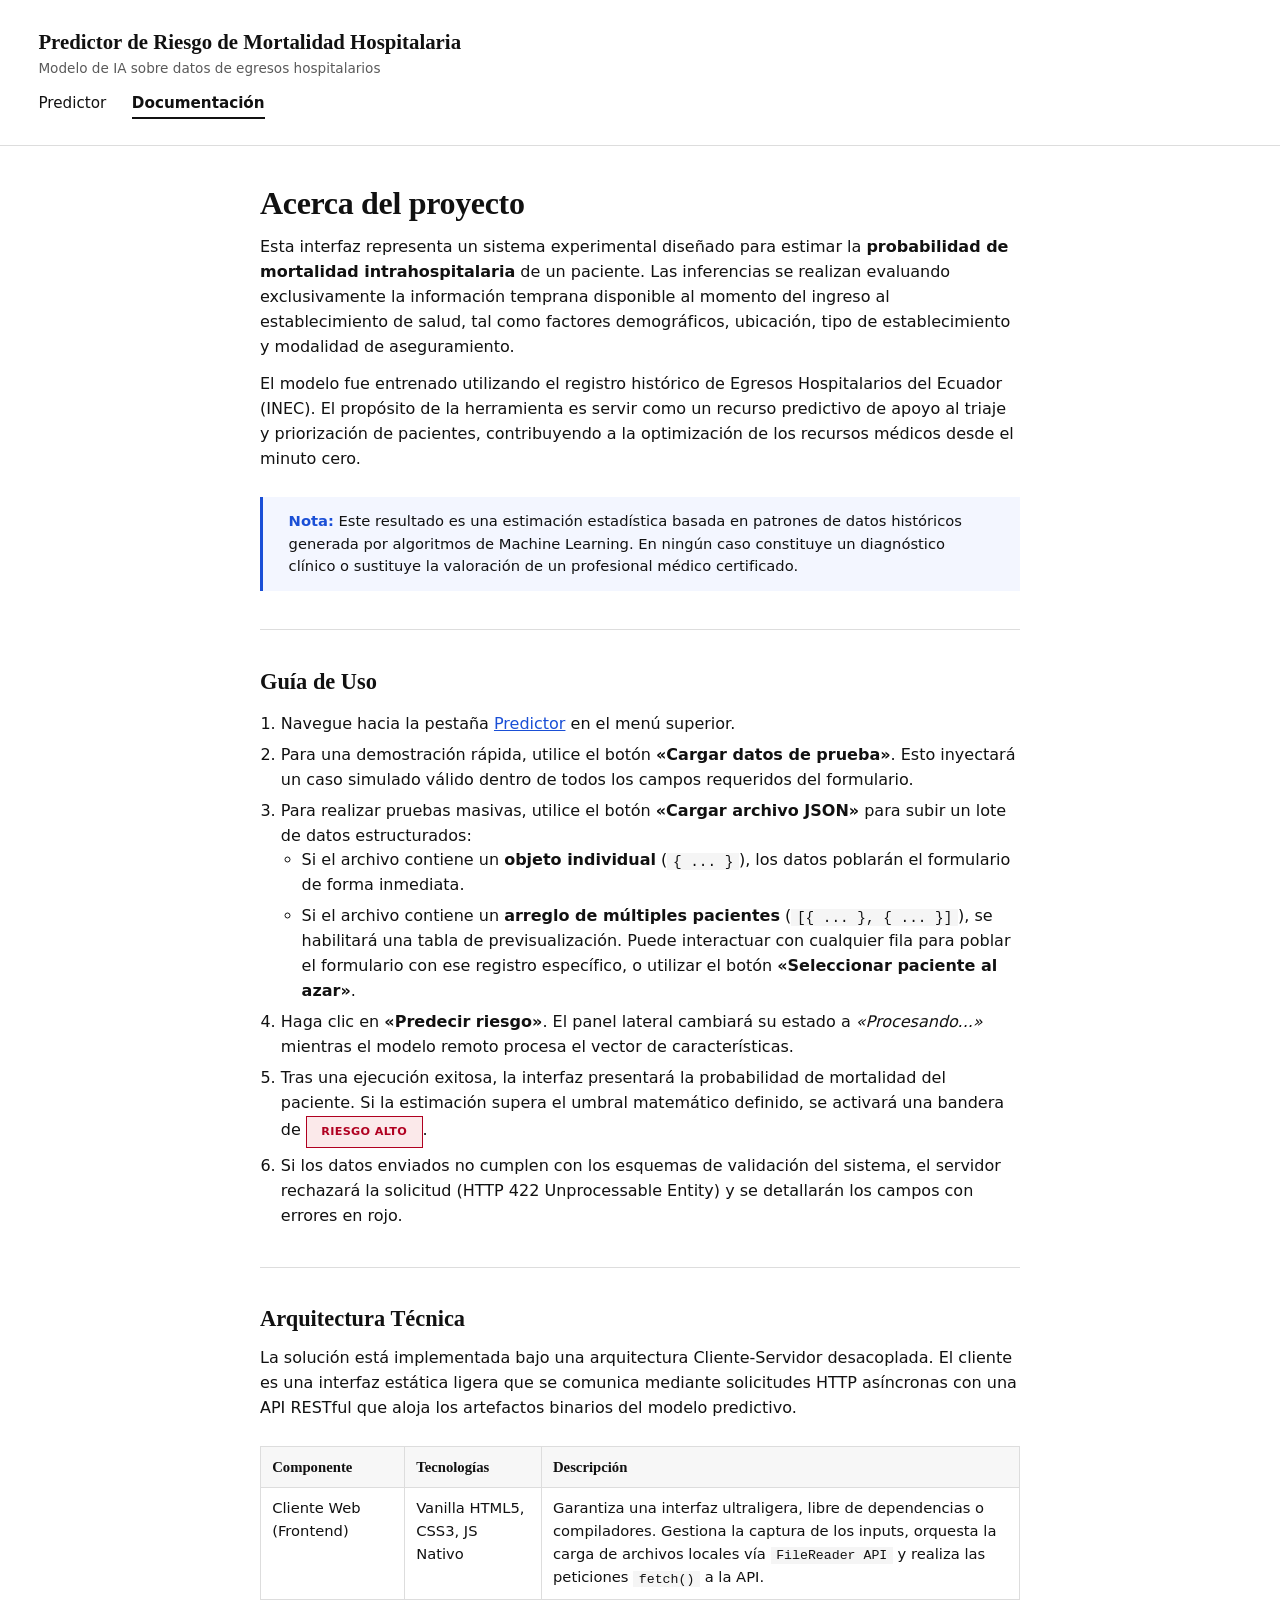
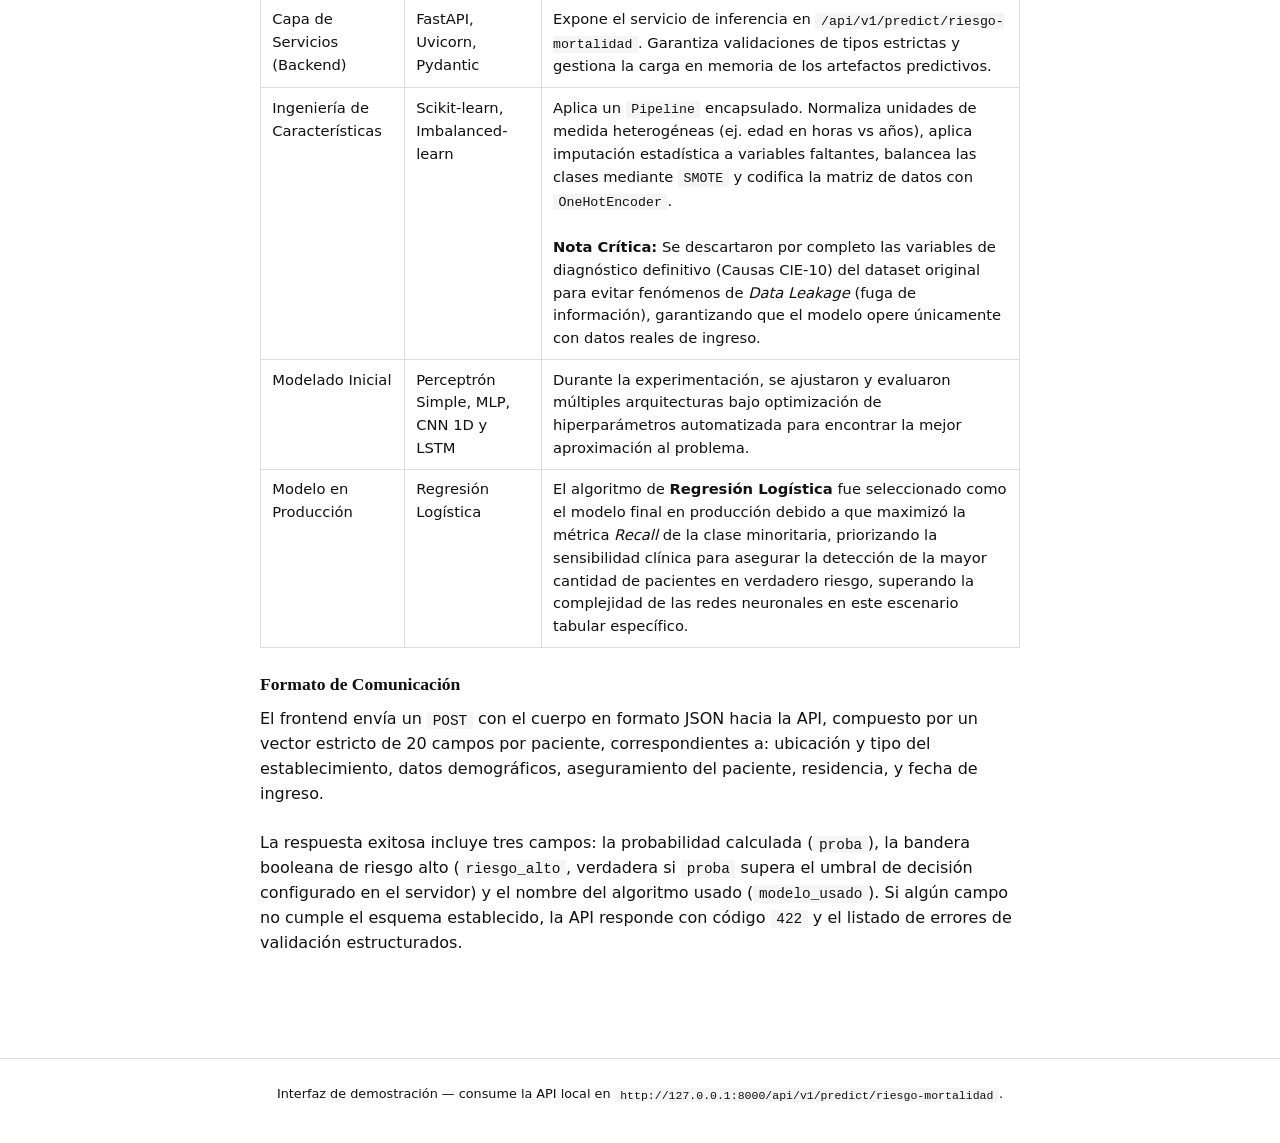
==== frontend/about.html @ def33767 "feat: add frontend for hospital mortality risk predictor - Implemented app.js for handling form logi" ====
<!DOCTYPE html>
<html lang="es">
<head>
<meta charset="UTF-8">
<meta name="viewport" content="width=device-width, initial-scale=1.0">
<title>Documentación — Predictor de Riesgo de Mortalidad Hospitalaria</title>
<link rel="stylesheet" href="style.css">
</head>
<body>

  <!-- ============================== ENCABEZADO / NAV ============================== -->
  <header class="site-header">
    <div class="brand">
      <p class="brand-title">
        Predictor de Riesgo de Mortalidad Hospitalaria
        <span>Modelo de IA sobre datos de egresos hospitalarios</span>
      </p>
    </div>
    <nav class="main-nav">
      <a href="index.html">Predictor</a>
      <a href="about.html" aria-current="page">Documentación</a>
    </nav>
  </header>

  <main>
    <article class="doc-content">

      <h1>Acerca del proyecto</h1>
      <p>
        Esta interfaz representa un sistema experimental diseñado para estimar la
        <strong>probabilidad de mortalidad intrahospitalaria</strong> de un paciente. 
        Las inferencias se realizan evaluando exclusivamente la información temprana disponible al momento 
        del ingreso al establecimiento de salud, tal como factores demográficos, ubicación, tipo de 
        establecimiento y modalidad de aseguramiento. 
      </p>
      <p>
        El modelo fue entrenado utilizando el registro histórico de Egresos Hospitalarios del Ecuador (INEC). 
        El propósito de la herramienta es servir como un recurso predictivo de apoyo al triaje y priorización 
        de pacientes, contribuyendo a la optimización de los recursos médicos desde el minuto cero.
      </p>

      <div class="callout">
        <strong>Nota:</strong> Este resultado es una estimación estadística basada en patrones de datos 
        históricos generada por algoritmos de Machine Learning. En ningún caso constituye un 
        diagnóstico clínico o sustituye la valoración de un profesional médico certificado.
      </div>

      <hr>

      <h2>Guía de Uso</h2>
      <ol>
        <li>
          Navegue hacia la pestaña <a href="index.html">Predictor</a> en el menú superior.
        </li>
        <li>
          Para una demostración rápida, utilice el botón <strong>«Cargar datos de prueba»</strong>. Esto 
          inyectará un caso simulado válido dentro de todos los campos requeridos del formulario.
        </li>
        <li>
          Para realizar pruebas masivas, utilice el botón <strong>«Cargar archivo JSON»</strong>
          para subir un lote de datos estructurados:
          <ul>
            <li>
              Si el archivo contiene un <strong>objeto individual</strong>
              (<code>{ ... }</code>), los datos poblarán el formulario de forma inmediata.
            </li>
            <li>
              Si el archivo contiene un <strong>arreglo de múltiples pacientes</strong>
              (<code>[{ ... }, { ... }]</code>), se habilitará una tabla de previsualización. 
              Puede interactuar con cualquier fila para poblar el formulario con ese registro específico, o 
              utilizar el botón <strong>«Seleccionar paciente al azar»</strong>.
            </li>
          </ul>
        </li>
        <li>
          Haga clic en <strong>«Predecir riesgo»</strong>. El panel lateral cambiará su estado a 
          <em>«Procesando...»</em> mientras el modelo remoto procesa el vector de características.
        </li>
        <li>
          Tras una ejecución exitosa, la interfaz presentará la probabilidad de mortalidad del paciente. 
          Si la estimación supera el umbral matemático definido, se activará una bandera de 
          <span class="risk-badge riesgo-alto" style="font-size:0.7rem;">Riesgo alto</span>.
        </li>
        <li>
          Si los datos enviados no cumplen con los esquemas de validación del sistema, el servidor 
          rechazará la solicitud (HTTP 422 Unprocessable Entity) y se detallarán los campos con errores en rojo.
        </li>
      </ol>

      <hr>

      <h2>Arquitectura Técnica</h2>
      <p>
        La solución está implementada bajo una arquitectura Cliente-Servidor desacoplada. El cliente 
        es una interfaz estática ligera que se comunica mediante solicitudes HTTP asíncronas con una API 
        RESTful que aloja los artefactos binarios del modelo predictivo.
      </p>

      <table class="tech-table">
        <thead>
          <tr>
            <th>Componente</th>
            <th>Tecnologías</th>
            <th>Descripción</th>
          </tr>
        </thead>
        <tbody>
          <tr>
            <td>Cliente Web (Frontend)</td>
            <td>Vanilla HTML5, CSS3, JS Nativo</td>
            <td>Garantiza una interfaz ultraligera, libre de dependencias o compiladores. 
            Gestiona la captura de los inputs, orquesta la carga de archivos locales vía <code>FileReader API</code> y realiza 
            las peticiones <code>fetch()</code> a la API.</td>
          </tr>
          <tr>
            <td>Capa de Servicios (Backend)</td>
            <td>FastAPI, Uvicorn, Pydantic</td>
            <td>Expone el servicio de inferencia en <code>/api/v1/predict/riesgo-mortalidad</code>. 
            Garantiza validaciones de tipos estrictas y gestiona la carga en memoria de los artefactos predictivos.</td>
          </tr>
          <tr>
            <td>Ingeniería de Características</td>
            <td>Scikit-learn, Imbalanced-learn</td>
            <td>Aplica un <code>Pipeline</code> encapsulado. Normaliza unidades de medida heterogéneas (ej. edad en horas vs años), aplica imputación estadística a variables faltantes, balancea las clases mediante <code>SMOTE</code> y codifica la matriz de datos con <code>OneHotEncoder</code>.
            <br><br>
            <strong>Nota Crítica:</strong> Se descartaron por completo las variables de diagnóstico definitivo (Causas CIE-10) del dataset original para evitar fenómenos de <em>Data Leakage</em> (fuga de información), garantizando que el modelo opere únicamente con datos reales de ingreso.</td>
          </tr>
          <tr>
            <td>Modelado Inicial</td>
            <td>Perceptrón Simple, MLP, CNN 1D y LSTM</td>
            <td>Durante la experimentación, se ajustaron y evaluaron múltiples arquitecturas bajo optimización de hiperparámetros automatizada para encontrar la mejor aproximación al problema.</td>
          </tr>
          <tr>
            <td>Modelo en Producción</td>
            <td>Regresión Logística</td>
            <td>El algoritmo de <strong>Regresión Logística</strong> fue seleccionado como el modelo final en producción debido a que maximizó la métrica <em>Recall</em> de la clase minoritaria, 
            priorizando la sensibilidad clínica para asegurar la detección de la mayor cantidad de pacientes en verdadero riesgo, superando la complejidad de las redes neuronales en este escenario tabular específico.</td>
          </tr>
        </tbody>
      </table>

      <h3>Formato de Comunicación</h3>
      <p>
        El frontend envía un <code>POST</code> con el cuerpo en formato JSON
        hacia la API, compuesto por un vector estricto de 20 campos por paciente, correspondientes a: 
        ubicación y tipo del establecimiento, datos demográficos, aseguramiento del paciente,
        residencia, y fecha de ingreso. 
        <br><br>
        La respuesta exitosa incluye tres campos: la probabilidad calculada (<code>proba</code>), la bandera booleana de riesgo alto
        (<code>riesgo_alto</code>, verdadera si <code>proba</code> supera el
        umbral de decisión configurado en el servidor) y el nombre del algoritmo
        usado (<code>modelo_usado</code>). Si algún campo no cumple el esquema establecido, 
        la API responde con código <code>422</code> y el listado de errores de validación estructurados.
      </p>

    </article>
  </main>

  <footer class="site-footer">
    <p>Interfaz de demostración — consume la API local en
      <code>http://127.0.0.1:8000/api/v1/predict/riesgo-mortalidad</code>.
    </p>
  </footer>

</body>
</html>
---- frontend/style.css ----
/* ==========================================================================
   style.css
   Hoja de estilos compartida — Predictor de Riesgo de Mortalidad Hospitalaria
   Estilo: documentación académica, minimalista. 
   ========================================================================== */

:root {
  --color-bg: #ffffff;
  --color-text: #111111;
  --color-text-muted: #5a5a5a;
  --color-border: #dddddd;
  --color-border-strong: #111111;
  --color-rojo: #b00020;
  --color-rojo-bg: #fbe9ea;
  --color-verde: #146b2e;
  --color-verde-bg: #e9f5ec;
  --color-azul: #1a4fd6;
  --color-azul-bg: #f3f6ff;

  --font-heading: Georgia, "Times New Roman", Times, serif;
  --font-body: system-ui, -apple-system, Helvetica, Arial, sans-serif;
  --font-mono: "Courier New", Courier, monospace;

  --space-xs: 0.4rem;
  --space-sm: 0.8rem;
  --space-md: 1.6rem;
  --space-lg: 2.4rem;
  --space-xl: 3.2rem;
}

* { box-sizing: border-box; }
html { scroll-behavior: smooth; -webkit-text-size-adjust: 100%; }

body {
  margin: 0;
  background-color: var(--color-bg);
  color: var(--color-text);
  font-family: var(--font-body);
  font-size: 16px;
  line-height: 1.55;
}

h1, h2, h3, h4 {
  font-family: var(--font-heading);
  font-weight: 700;
  line-height: 1.2;
  margin: 0 0 var(--space-sm) 0;
  color: var(--color-text);
}

h1 { font-size: 2rem; letter-spacing: -0.01em; }
h2 { font-size: 1.4rem; margin-top: var(--space-lg); }
h3 { font-size: 1.1rem; margin-top: var(--space-md); }
p { margin: 0 0 var(--space-sm) 0; color: var(--color-text); }
small, .muted { color: var(--color-text-muted); font-size: 0.85rem; }

a { color: var(--color-azul); text-decoration: underline; }
a:hover, a:focus { text-decoration: none; }
code { font-family: var(--font-mono); background: #f5f5f5; padding: 0.05rem 0.35rem; font-size: 0.9em; }

hr { border: none; border-top: 1px solid var(--color-border); margin: var(--space-lg) 0; }
.hidden { display: none !important; }

/* --------------------------------------------------------------------------
   Layout general del sitio
   -------------------------------------------------------------------------- */
.site-header { border-bottom: 1px solid var(--color-border); padding: var(--space-md) var(--space-lg); }
.site-header .brand { display: flex; align-items: baseline; justify-content: space-between; flex-wrap: wrap; gap: var(--space-sm); }
.brand-title { font-family: var(--font-heading); font-size: 1.3rem; font-weight: 700; margin: 0; }
.brand-title span { font-family: var(--font-body); font-weight: 400; font-size: 0.85rem; color: var(--color-text-muted); display: block; }

.main-nav { display: flex; gap: var(--space-md); margin-top: var(--space-sm); }
.main-nav a { text-decoration: none; color: var(--color-text); font-family: var(--font-body); font-size: 0.95rem; padding-bottom: 2px; border-bottom: 2px solid transparent; }
.main-nav a:hover, .main-nav a:focus { border-bottom-color: var(--color-text); }
.main-nav a[aria-current="page"] { font-weight: 700; border-bottom-color: var(--color-text); }

main { max-width: 1200px; margin: 0 auto; padding: var(--space-lg); }
.site-footer { border-top: 1px solid var(--color-border); padding: var(--space-md) var(--space-lg); margin-top: var(--space-xl); font-size: 0.8rem; color: var(--color-text-muted); text-align: center; }

/* --------------------------------------------------------------------------
   Layout del Predictor: Columna única apilada (Formulario arriba, Resultados abajo)
   -------------------------------------------------------------------------- */
.predictor-grid {
  display: flex;
  flex-direction: column;
  gap: var(--space-xl);
  max-width: 800px;
  margin: 0 auto;
}

.panel { padding: 0; }
.predictor-grid .panel + .panel {
  border-top: 2px dashed var(--color-border);
  padding-top: var(--space-lg);
}

.panel-header { display: flex; align-items: center; justify-content: space-between; gap: var(--space-sm); border-bottom: 1px solid var(--color-border); padding-bottom: var(--space-sm); margin-bottom: var(--space-md); flex-wrap: wrap; }
.panel-header h2 { margin: 0; margin-top: 0; font-size: 1.1rem; }

/* --------------------------------------------------------------------------
   Carga de archivo JSON y tabla de pacientes
   -------------------------------------------------------------------------- */
.header-actions { display: flex; gap: var(--space-sm); flex-wrap: wrap; align-items: center; }

.visually-hidden-file { position: absolute; width: 1px; height: 1px; padding: 0; margin: -1px; overflow: hidden; clip: rect(0, 0, 0, 0); white-space: nowrap; border: 0; }
.btn-file-label { display: inline-block; font-size: 0.9rem; }
.btn-file-label:hover, .visually-hidden-file:focus-visible + .btn-file-label { background-color: var(--color-text); color: var(--color-bg); }

.json-table-section { border-top: 1px solid var(--color-border); padding-top: var(--space-md); margin: var(--space-md) 0; }
.table-header { display: flex; align-items: center; justify-content: space-between; gap: var(--space-sm); flex-wrap: wrap; margin-bottom: var(--space-sm); }
.table-header h3 { margin: 0; margin-top: 0; font-size: 1rem; }

/* SCROLL INTERNO PARA LA TABLA */
.table-scroll {
  max-height: 250px; 
  overflow-y: auto;
  overflow-x: auto;
  border: 1px solid var(--color-border);
  position: relative;
}

.data-table { width: 100%; border-collapse: collapse; font-size: 0.85rem; font-family: var(--font-mono); }
.data-table th, .data-table td { border: 1px solid var(--color-border); padding: 0.4rem 0.6rem; text-align: left; white-space: nowrap; }

/* ENCABEZADOS FIJOS (Sticky) */
.data-table th {
  position: sticky;
  top: 0;
  z-index: 10;
  font-family: var(--font-body);
  font-weight: 700;
  background-color: #f7f7f7;
  text-transform: uppercase;
  font-size: 0.72rem;
  letter-spacing: 0.02em;
  box-shadow: 0 1px 0 var(--color-border); /* Mantiene el borde inferior al hacer scroll */
}

.data-table tbody tr { cursor: pointer; }
.data-table tbody tr:hover { background-color: var(--color-azul-bg); }
.data-table tbody tr.selected-row { background-color: var(--color-verde-bg); }

.random-hint { border-left: 3px solid var(--color-azul); color: var(--color-azul); padding: var(--space-xs) var(--space-sm); font-size: 0.85rem; margin: 0 0 var(--space-md) 0; }

/* --------------------------------------------------------------------------
   Formulario
   -------------------------------------------------------------------------- */
.form-grid { display: grid; grid-template-columns: repeat(2, 1fr); gap: var(--space-sm) var(--space-md); }
@media (max-width: 520px) { .form-grid { grid-template-columns: 1fr; } }
.field { display: flex; flex-direction: column; gap: 0.25rem; }
.field.full-width { grid-column: 1 / -1; }
.field label { font-size: 0.82rem; font-weight: 700; text-transform: uppercase; letter-spacing: 0.02em; }
.field .hint { font-size: 0.75rem; color: var(--color-azul); }
input, select { font-family: var(--font-body); font-size: 0.95rem; padding: 0.5rem 0.55rem; border: 1px solid var(--color-border); background-color: var(--color-bg); color: var(--color-text); border-radius: 0; appearance: auto; }
input:focus, select:focus { outline: 2px solid var(--color-azul); outline-offset: 1px; border-color: var(--color-azul); }
input[type="number"] { font-family: var(--font-mono); }

/* --------------------------------------------------------------------------
   Botones
   -------------------------------------------------------------------------- */
button { font-family: var(--font-body); font-size: 0.9rem; font-weight: 700; padding: 0.6rem 1.05rem; border: 1px solid var(--color-border-strong); background-color: var(--color-bg); color: var(--color-text); cursor: pointer; border-radius: 0; transition: background-color 0.1s ease, color 0.1s ease; }
button:hover, button:focus-visible { background-color: var(--color-text); color: var(--color-bg); }
button:active { transform: translateY(1px); }
button.btn-secondary { border-style: dashed; font-weight: 400; }
button.btn-primary { background-color: var(--color-text); color: var(--color-bg); }
button.btn-primary:hover, button.btn-primary:focus-visible { background-color: var(--color-bg); color: var(--color-text); border-color: var(--color-border-strong); }
button:disabled { opacity: 0.5; cursor: not-allowed; }

.form-actions { display: flex; gap: var(--space-sm); margin-top: var(--space-md); border-top: 1px solid var(--color-border); padding-top: var(--space-md); flex-wrap: wrap; }

/* --------------------------------------------------------------------------
   Panel de resultados (Estilo Dashboard Centrado)
   -------------------------------------------------------------------------- */
.status-line { font-family: var(--font-mono); font-size: 0.85rem; padding: var(--space-sm) 0; margin-bottom: var(--space-md); }
.status-line[data-state="idle"] { color: var(--color-text-muted); }
.status-line[data-state="loading"] { color: var(--color-text); font-style: italic; }
.status-line[data-state="error"] { color: var(--color-rojo); border-left: 3px solid var(--color-rojo); padding-left: var(--space-sm); }
.status-line[data-state="success"] { color: var(--color-verde); border-left: 3px solid var(--color-verde); padding-left: var(--space-sm); }

.result-card {
  padding: var(--space-lg);
  background-color: #fcfcfc;
  border: 1px solid var(--color-border);
  text-align: center; /* Centramos el texto para darle estilo de Widget */
}

.result-proba { font-family: var(--font-mono); font-size: 3.2rem; font-weight: 700; line-height: 1; margin: var(--space-sm) 0 var(--space-md) 0; }
.risk-badge { display: inline-block; font-family: var(--font-body); font-weight: 700; font-size: 1rem; text-transform: uppercase; letter-spacing: 0.03em; padding: 0.4rem 0.9rem; border: 1px solid currentColor; }
.risk-badge.riesgo-alto { color: var(--color-rojo); background-color: var(--color-rojo-bg); }
.risk-badge.riesgo-bajo { color: var(--color-verde); background-color: var(--color-verde-bg); }

.result-meta {
  margin-top: var(--space-lg);
  padding-top: var(--space-md);
  border-top: 1px solid var(--color-border);
  font-size: 0.9rem;
  display: flex;
  flex-direction: column;
  align-items: center;
}

.result-meta dt { font-weight: 700; color: var(--color-text-muted); text-transform: uppercase; font-size: 0.75rem; letter-spacing: 0.03em; }
.result-meta dd { margin: 0 0 var(--space-sm) 0; font-family: var(--font-mono); }

.error-box { border-left: 3px solid var(--color-rojo); color: var(--color-rojo); padding: var(--space-xs) var(--space-md); font-size: 0.88rem; margin-top: var(--space-md); }
.error-box h3 { margin-top: 0; color: var(--color-rojo); font-size: 0.95rem; }
.error-box ul { margin: 0.4rem 0 0 1.1rem; padding: 0; font-family: var(--font-mono); font-size: 0.8rem; }

/* --------------------------------------------------------------------------
   Página "Acerca de"
   -------------------------------------------------------------------------- */
.doc-content { max-width: 760px; margin: 0 auto; }
.doc-content ul, .doc-content ol { padding-left: 1.3rem; }
.doc-content li { margin-bottom: 0.4rem; }
.tech-table { width: 100%; border-collapse: collapse; margin: var(--space-md) 0; font-size: 0.92rem; }
.tech-table th, .tech-table td { border: 1px solid var(--color-border); padding: 0.55rem 0.7rem; text-align: left; vertical-align: top; }
.tech-table th { background-color: #f7f7f7; font-family: var(--font-heading); }
.callout { border-left: 3px solid var(--color-azul); background-color: var(--color-azul-bg); padding: var(--space-sm) var(--space-md); margin: var(--space-md) 0; font-size: 0.92rem; }
.callout strong { color: var(--color-azul); }
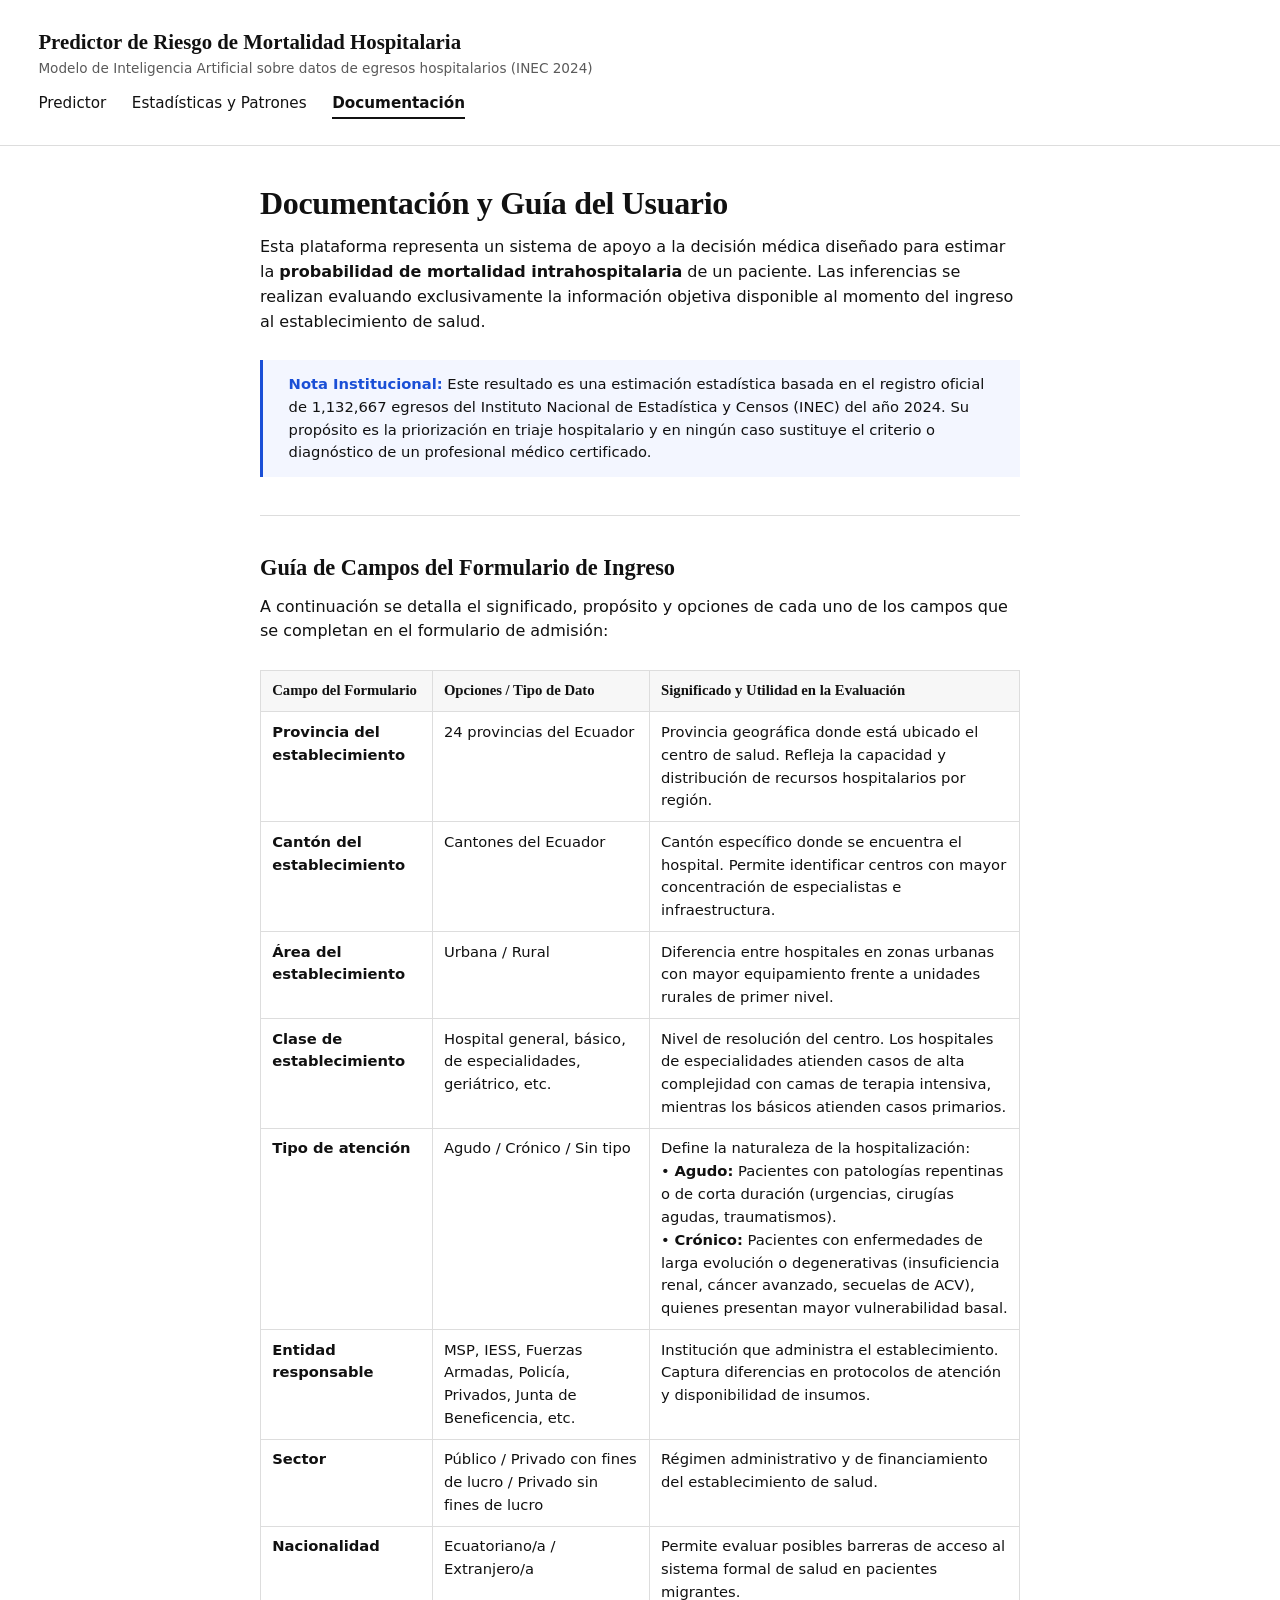
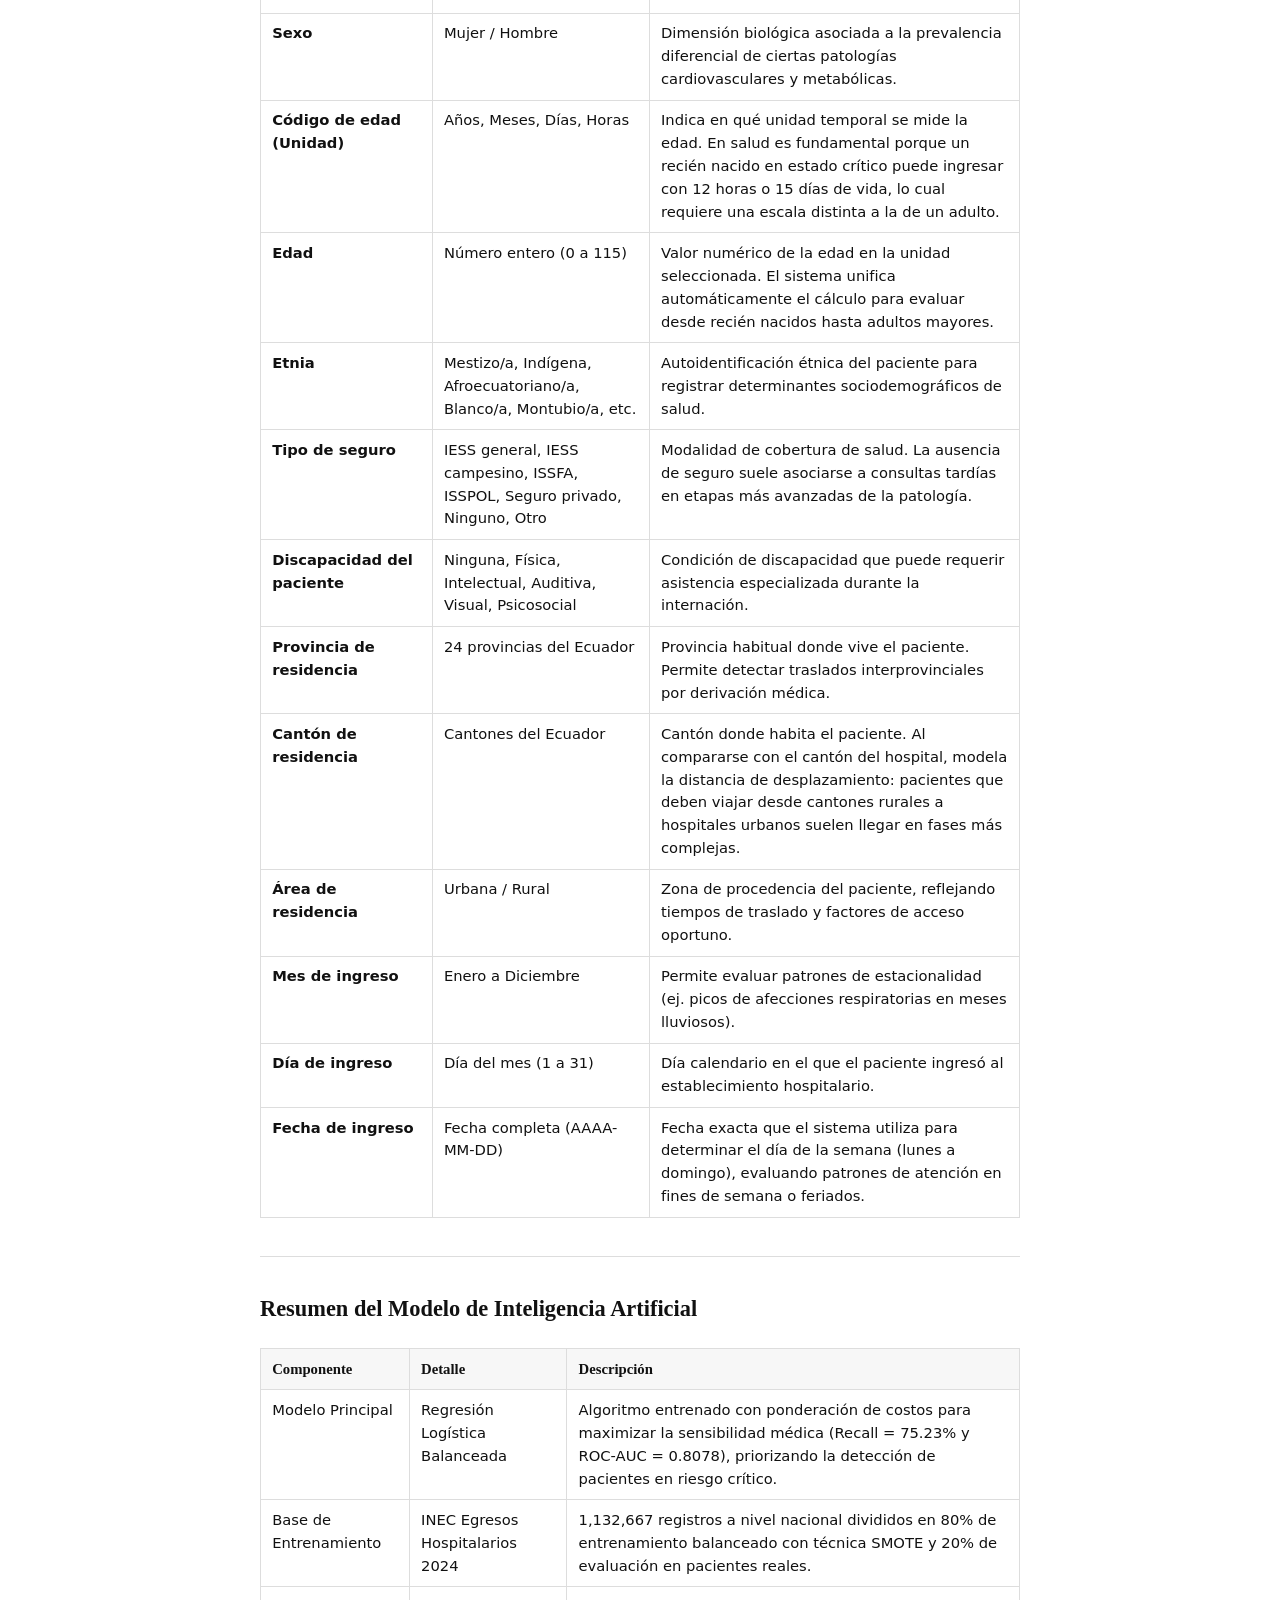
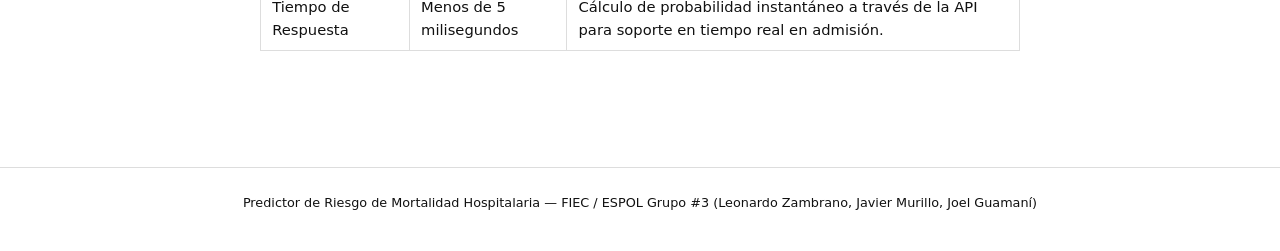
==== commit a3d78fba: "Cambios en la interfaz" ====
--- a/frontend/about.html
+++ b/frontend/about.html
@@ -1,10 +1,10 @@
 <!DOCTYPE html>
 <html lang="es">
 <head>
-<meta charset="UTF-8">
-<meta name="viewport" content="width=device-width, initial-scale=1.0">
-<title>Documentación — Predictor de Riesgo de Mortalidad Hospitalaria</title>
-<link rel="stylesheet" href="style.css">
+  <meta charset="UTF-8">
+  <meta name="viewport" content="width=device-width, initial-scale=1.0">
+  <title>Documentación — Predictor de Riesgo de Mortalidad Hospitalaria</title>
+  <link rel="stylesheet" href="style.css">
 </head>
 <body>
 
@@ -13,11 +13,12 @@
     <div class="brand">
       <p class="brand-title">
         Predictor de Riesgo de Mortalidad Hospitalaria
-        <span>Modelo de IA sobre datos de egresos hospitalarios</span>
+        <span>Modelo de Inteligencia Artificial sobre datos de egresos hospitalarios (INEC 2024)</span>
       </p>
     </div>
     <nav class="main-nav">
       <a href="index.html">Predictor</a>
+      <a href="stats.html">Estadísticas y Patrones</a>
       <a href="about.html" aria-current="page">Documentación</a>
     </nav>
   </header>
@@ -25,141 +26,182 @@
   <main>
     <article class="doc-content">
 
-      <h1>Acerca del proyecto</h1>
+      <h1>Documentación y Guía del Usuario</h1>
       <p>
-        Esta interfaz representa un sistema experimental diseñado para estimar la
+        Esta plataforma representa un sistema de apoyo a la decisión médica diseñado para estimar la
         <strong>probabilidad de mortalidad intrahospitalaria</strong> de un paciente. 
-        Las inferencias se realizan evaluando exclusivamente la información temprana disponible al momento 
-        del ingreso al establecimiento de salud, tal como factores demográficos, ubicación, tipo de 
-        establecimiento y modalidad de aseguramiento. 
+        Las inferencias se realizan evaluando exclusivamente la información objetiva disponible al momento 
+        del ingreso al establecimiento de salud.
       </p>
+
+      <div class="callout">
+        <strong>Nota Institucional:</strong> Este resultado es una estimación estadística basada en el registro oficial de 
+        1,132,667 egresos del Instituto Nacional de Estadística y Censos (INEC) del año 2024. Su propósito es la priorización 
+        en triaje hospitalario y en ningún caso sustituye el criterio o diagnóstico de un profesional médico certificado.
+      </div>
+
+      <hr>
+
+      <h2>Guía de Campos del Formulario de Ingreso</h2>
       <p>
-        El modelo fue entrenado utilizando el registro histórico de Egresos Hospitalarios del Ecuador (INEC). 
-        El propósito de la herramienta es servir como un recurso predictivo de apoyo al triaje y priorización 
-        de pacientes, contribuyendo a la optimización de los recursos médicos desde el minuto cero.
-      </p>
-
-      <div class="callout">
-        <strong>Nota:</strong> Este resultado es una estimación estadística basada en patrones de datos 
-        históricos generada por algoritmos de Machine Learning. En ningún caso constituye un 
-        diagnóstico clínico o sustituye la valoración de un profesional médico certificado.
-      </div>
-
-      <hr>
-
-      <h2>Guía de Uso</h2>
-      <ol>
-        <li>
-          Navegue hacia la pestaña <a href="index.html">Predictor</a> en el menú superior.
-        </li>
-        <li>
-          Para una demostración rápida, utilice el botón <strong>«Cargar datos de prueba»</strong>. Esto 
-          inyectará un caso simulado válido dentro de todos los campos requeridos del formulario.
-        </li>
-        <li>
-          Para realizar pruebas masivas, utilice el botón <strong>«Cargar archivo JSON»</strong>
-          para subir un lote de datos estructurados:
-          <ul>
-            <li>
-              Si el archivo contiene un <strong>objeto individual</strong>
-              (<code>{ ... }</code>), los datos poblarán el formulario de forma inmediata.
-            </li>
-            <li>
-              Si el archivo contiene un <strong>arreglo de múltiples pacientes</strong>
-              (<code>[{ ... }, { ... }]</code>), se habilitará una tabla de previsualización. 
-              Puede interactuar con cualquier fila para poblar el formulario con ese registro específico, o 
-              utilizar el botón <strong>«Seleccionar paciente al azar»</strong>.
-            </li>
-          </ul>
-        </li>
-        <li>
-          Haga clic en <strong>«Predecir riesgo»</strong>. El panel lateral cambiará su estado a 
-          <em>«Procesando...»</em> mientras el modelo remoto procesa el vector de características.
-        </li>
-        <li>
-          Tras una ejecución exitosa, la interfaz presentará la probabilidad de mortalidad del paciente. 
-          Si la estimación supera el umbral matemático definido, se activará una bandera de 
-          <span class="risk-badge riesgo-alto" style="font-size:0.7rem;">Riesgo alto</span>.
-        </li>
-        <li>
-          Si los datos enviados no cumplen con los esquemas de validación del sistema, el servidor 
-          rechazará la solicitud (HTTP 422 Unprocessable Entity) y se detallarán los campos con errores en rojo.
-        </li>
-      </ol>
-
-      <hr>
-
-      <h2>Arquitectura Técnica</h2>
-      <p>
-        La solución está implementada bajo una arquitectura Cliente-Servidor desacoplada. El cliente 
-        es una interfaz estática ligera que se comunica mediante solicitudes HTTP asíncronas con una API 
-        RESTful que aloja los artefactos binarios del modelo predictivo.
+        A continuación se detalla el significado, propósito y opciones de cada uno de los campos que se completan en el formulario de admisión:
       </p>
 
       <table class="tech-table">
         <thead>
           <tr>
-            <th>Componente</th>
-            <th>Tecnologías</th>
-            <th>Descripción</th>
+            <th>Campo del Formulario</th>
+            <th>Opciones / Tipo de Dato</th>
+            <th>Significado y Utilidad en la Evaluación</th>
           </tr>
         </thead>
         <tbody>
           <tr>
-            <td>Cliente Web (Frontend)</td>
-            <td>Vanilla HTML5, CSS3, JS Nativo</td>
-            <td>Garantiza una interfaz ultraligera, libre de dependencias o compiladores. 
-            Gestiona la captura de los inputs, orquesta la carga de archivos locales vía <code>FileReader API</code> y realiza 
-            las peticiones <code>fetch()</code> a la API.</td>
-          </tr>
-          <tr>
-            <td>Capa de Servicios (Backend)</td>
-            <td>FastAPI, Uvicorn, Pydantic</td>
-            <td>Expone el servicio de inferencia en <code>/api/v1/predict/riesgo-mortalidad</code>. 
-            Garantiza validaciones de tipos estrictas y gestiona la carga en memoria de los artefactos predictivos.</td>
-          </tr>
-          <tr>
-            <td>Ingeniería de Características</td>
-            <td>Scikit-learn, Imbalanced-learn</td>
-            <td>Aplica un <code>Pipeline</code> encapsulado. Normaliza unidades de medida heterogéneas (ej. edad en horas vs años), aplica imputación estadística a variables faltantes, balancea las clases mediante <code>SMOTE</code> y codifica la matriz de datos con <code>OneHotEncoder</code>.
-            <br><br>
-            <strong>Nota Crítica:</strong> Se descartaron por completo las variables de diagnóstico definitivo (Causas CIE-10) del dataset original para evitar fenómenos de <em>Data Leakage</em> (fuga de información), garantizando que el modelo opere únicamente con datos reales de ingreso.</td>
-          </tr>
-          <tr>
-            <td>Modelado Inicial</td>
-            <td>Perceptrón Simple, MLP, CNN 1D y LSTM</td>
-            <td>Durante la experimentación, se ajustaron y evaluaron múltiples arquitecturas bajo optimización de hiperparámetros automatizada para encontrar la mejor aproximación al problema.</td>
-          </tr>
-          <tr>
-            <td>Modelo en Producción</td>
-            <td>Regresión Logística</td>
-            <td>El algoritmo de <strong>Regresión Logística</strong> fue seleccionado como el modelo final en producción debido a que maximizó la métrica <em>Recall</em> de la clase minoritaria, 
-            priorizando la sensibilidad clínica para asegurar la detección de la mayor cantidad de pacientes en verdadero riesgo, superando la complejidad de las redes neuronales en este escenario tabular específico.</td>
+            <td><strong>Provincia del establecimiento</strong></td>
+            <td>24 provincias del Ecuador</td>
+            <td>Provincia geográfica donde está ubicado el centro de salud. Refleja la capacidad y distribución de recursos hospitalarios por región.</td>
+          </tr>
+          <tr>
+            <td><strong>Cantón del establecimiento</strong></td>
+            <td>Cantones del Ecuador</td>
+            <td>Cantón específico donde se encuentra el hospital. Permite identificar centros con mayor concentración de especialistas e infraestructura.</td>
+          </tr>
+          <tr>
+            <td><strong>Área del establecimiento</strong></td>
+            <td>Urbana / Rural</td>
+            <td>Diferencia entre hospitales en zonas urbanas con mayor equipamiento frente a unidades rurales de primer nivel.</td>
+          </tr>
+          <tr>
+            <td><strong>Clase de establecimiento</strong></td>
+            <td>Hospital general, básico, de especialidades, geriátrico, etc.</td>
+            <td>Nivel de resolución del centro. Los hospitales de especialidades atienden casos de alta complejidad con camas de terapia intensiva, mientras los básicos atienden casos primarios.</td>
+          </tr>
+          <tr>
+            <td><strong>Tipo de atención</strong></td>
+            <td>Agudo / Crónico / Sin tipo</td>
+            <td>
+              Define la naturaleza de la hospitalización:
+              <br>• <strong>Agudo:</strong> Pacientes con patologías repentinas o de corta duración (urgencias, cirugías agudas, traumatismos).
+              <br>• <strong>Crónico:</strong> Pacientes con enfermedades de larga evolución o degenerativas (insuficiencia renal, cáncer avanzado, secuelas de ACV), quienes presentan mayor vulnerabilidad basal.
+            </td>
+          </tr>
+          <tr>
+            <td><strong>Entidad responsable</strong></td>
+            <td>MSP, IESS, Fuerzas Armadas, Policía, Privados, Junta de Beneficencia, etc.</td>
+            <td>Institución que administra el establecimiento. Captura diferencias en protocolos de atención y disponibilidad de insumos.</td>
+          </tr>
+          <tr>
+            <td><strong>Sector</strong></td>
+            <td>Público / Privado con fines de lucro / Privado sin fines de lucro</td>
+            <td>Régimen administrativo y de financiamiento del establecimiento de salud.</td>
+          </tr>
+          <tr>
+            <td><strong>Nacionalidad</strong></td>
+            <td>Ecuatoriano/a / Extranjero/a</td>
+            <td>Permite evaluar posibles barreras de acceso al sistema formal de salud en pacientes migrantes.</td>
+          </tr>
+          <tr>
+            <td><strong>Sexo</strong></td>
+            <td>Mujer / Hombre</td>
+            <td>Dimensión biológica asociada a la prevalencia diferencial de ciertas patologías cardiovasculares y metabólicas.</td>
+          </tr>
+          <tr>
+            <td><strong>Código de edad (Unidad)</strong></td>
+            <td>Años, Meses, Días, Horas</td>
+            <td>
+              Indica en qué unidad temporal se mide la edad. En salud es fundamental porque un recién nacido en estado crítico puede ingresar con 12 horas o 15 días de vida, lo cual requiere una escala distinta a la de un adulto.
+            </td>
+          </tr>
+          <tr>
+            <td><strong>Edad</strong></td>
+            <td>Número entero (0 a 115)</td>
+            <td>Valor numérico de la edad en la unidad seleccionada. El sistema unifica automáticamente el cálculo para evaluar desde recién nacidos hasta adultos mayores.</td>
+          </tr>
+          <tr>
+            <td><strong>Etnia</strong></td>
+            <td>Mestizo/a, Indígena, Afroecuatoriano/a, Blanco/a, Montubio/a, etc.</td>
+            <td>Autoidentificación étnica del paciente para registrar determinantes sociodemográficos de salud.</td>
+          </tr>
+          <tr>
+            <td><strong>Tipo de seguro</strong></td>
+            <td>IESS general, IESS campesino, ISSFA, ISSPOL, Seguro privado, Ninguno, Otro</td>
+            <td>Modalidad de cobertura de salud. La ausencia de seguro suele asociarse a consultas tardías en etapas más avanzadas de la patología.</td>
+          </tr>
+          <tr>
+            <td><strong>Discapacidad del paciente</strong></td>
+            <td>Ninguna, Física, Intelectual, Auditiva, Visual, Psicosocial</td>
+            <td>Condición de discapacidad que puede requerir asistencia especializada durante la internación.</td>
+          </tr>
+          <tr>
+            <td><strong>Provincia de residencia</strong></td>
+            <td>24 provincias del Ecuador</td>
+            <td>Provincia habitual donde vive el paciente. Permite detectar traslados interprovinciales por derivación médica.</td>
+          </tr>
+          <tr>
+            <td><strong>Cantón de residencia</strong></td>
+            <td>Cantones del Ecuador</td>
+            <td>
+              Cantón donde habita el paciente. Al compararse con el cantón del hospital, modela la distancia de desplazamiento: pacientes que deben viajar desde cantones rurales a hospitales urbanos suelen llegar en fases más complejas.
+            </td>
+          </tr>
+          <tr>
+            <td><strong>Área de residencia</strong></td>
+            <td>Urbana / Rural</td>
+            <td>Zona de procedencia del paciente, reflejando tiempos de traslado y factores de acceso oportuno.</td>
+          </tr>
+          <tr>
+            <td><strong>Mes de ingreso</strong></td>
+            <td>Enero a Diciembre</td>
+            <td>Permite evaluar patrones de estacionalidad (ej. picos de afecciones respiratorias en meses lluviosos).</td>
+          </tr>
+          <tr>
+            <td><strong>Día de ingreso</strong></td>
+            <td>Día del mes (1 a 31)</td>
+            <td>Día calendario en el que el paciente ingresó al establecimiento hospitalario.</td>
+          </tr>
+          <tr>
+            <td><strong>Fecha de ingreso</strong></td>
+            <td>Fecha completa (AAAA-MM-DD)</td>
+            <td>Fecha exacta que el sistema utiliza para determinar el día de la semana (lunes a domingo), evaluando patrones de atención en fines de semana o feriados.</td>
           </tr>
         </tbody>
       </table>
 
-      <h3>Formato de Comunicación</h3>
-      <p>
-        El frontend envía un <code>POST</code> con el cuerpo en formato JSON
-        hacia la API, compuesto por un vector estricto de 20 campos por paciente, correspondientes a: 
-        ubicación y tipo del establecimiento, datos demográficos, aseguramiento del paciente,
-        residencia, y fecha de ingreso. 
-        <br><br>
-        La respuesta exitosa incluye tres campos: la probabilidad calculada (<code>proba</code>), la bandera booleana de riesgo alto
-        (<code>riesgo_alto</code>, verdadera si <code>proba</code> supera el
-        umbral de decisión configurado en el servidor) y el nombre del algoritmo
-        usado (<code>modelo_usado</code>). Si algún campo no cumple el esquema establecido, 
-        la API responde con código <code>422</code> y el listado de errores de validación estructurados.
-      </p>
+      <hr>
+
+      <h2>Resumen del Modelo de Inteligencia Artificial</h2>
+      <table class="tech-table">
+        <thead>
+          <tr>
+            <th>Componente</th>
+            <th>Detalle</th>
+            <th>Descripción</th>
+          </tr>
+        </thead>
+        <tbody>
+          <tr>
+            <td>Modelo Principal</td>
+            <td>Regresión Logística Balanceada</td>
+            <td>Algoritmo entrenado con ponderación de costos para maximizar la sensibilidad médica (Recall = 75.23% y ROC-AUC = 0.8078), priorizando la detección de pacientes en riesgo crítico.</td>
+          </tr>
+          <tr>
+            <td>Base de Entrenamiento</td>
+            <td>INEC Egresos Hospitalarios 2024</td>
+            <td>1,132,667 registros a nivel nacional divididos en 80% de entrenamiento balanceado con técnica SMOTE y 20% de evaluación en pacientes reales.</td>
+          </tr>
+          <tr>
+            <td>Tiempo de Respuesta</td>
+            <td>Menos de 5 milisegundos</td>
+            <td>Cálculo de probabilidad instantáneo a través de la API para soporte en tiempo real en admisión.</td>
+          </tr>
+        </tbody>
+      </table>
 
     </article>
   </main>
 
   <footer class="site-footer">
-    <p>Interfaz de demostración — consume la API local en
-      <code>http://127.0.0.1:8000/api/v1/predict/riesgo-mortalidad</code>.
-    </p>
+    <p>Predictor de Riesgo de Mortalidad Hospitalaria — FIEC / ESPOL Grupo #3 (Leonardo Zambrano, Javier Murillo, Joel Guamaní)</p>
   </footer>
 
 </body>
--- a/frontend/style.css
+++ b/frontend/style.css
@@ -1,7 +1,7 @@
 /* ==========================================================================
    style.css
    Hoja de estilos compartida — Predictor de Riesgo de Mortalidad Hospitalaria
-   Estilo: documentación académica, minimalista. 
+   Grupo #3 - Inteligencia Artificial (FIEC / ESPOL)
    ========================================================================== */
 
 :root {
@@ -16,6 +16,8 @@
   --color-verde-bg: #e9f5ec;
   --color-azul: #1a4fd6;
   --color-azul-bg: #f3f6ff;
+  --color-naranja: #c05621;
+  --color-naranja-bg: #feebc8;
 
   --font-heading: Georgia, "Times New Roman", Times, serif;
   --font-body: system-ui, -apple-system, Helvetica, Arial, sans-serif;
@@ -78,13 +80,13 @@
 .site-footer { border-top: 1px solid var(--color-border); padding: var(--space-md) var(--space-lg); margin-top: var(--space-xl); font-size: 0.8rem; color: var(--color-text-muted); text-align: center; }
 
 /* --------------------------------------------------------------------------
-   Layout del Predictor: Columna única apilada (Formulario arriba, Resultados abajo)
+   Layout del Predictor
    -------------------------------------------------------------------------- */
 .predictor-grid {
   display: flex;
   flex-direction: column;
   gap: var(--space-xl);
-  max-width: 800px;
+  max-width: 840px;
   margin: 0 auto;
 }
 
@@ -95,58 +97,44 @@
 }
 
 .panel-header { display: flex; align-items: center; justify-content: space-between; gap: var(--space-sm); border-bottom: 1px solid var(--color-border); padding-bottom: var(--space-sm); margin-bottom: var(--space-md); flex-wrap: wrap; }
-.panel-header h2 { margin: 0; margin-top: 0; font-size: 1.1rem; }
-
-/* --------------------------------------------------------------------------
-   Carga de archivo JSON y tabla de pacientes
-   -------------------------------------------------------------------------- */
-.header-actions { display: flex; gap: var(--space-sm); flex-wrap: wrap; align-items: center; }
-
-.visually-hidden-file { position: absolute; width: 1px; height: 1px; padding: 0; margin: -1px; overflow: hidden; clip: rect(0, 0, 0, 0); white-space: nowrap; border: 0; }
-.btn-file-label { display: inline-block; font-size: 0.9rem; }
-.btn-file-label:hover, .visually-hidden-file:focus-visible + .btn-file-label { background-color: var(--color-text); color: var(--color-bg); }
-
-.json-table-section { border-top: 1px solid var(--color-border); padding-top: var(--space-md); margin: var(--space-md) 0; }
-.table-header { display: flex; align-items: center; justify-content: space-between; gap: var(--space-sm); flex-wrap: wrap; margin-bottom: var(--space-sm); }
-.table-header h3 { margin: 0; margin-top: 0; font-size: 1rem; }
-
-/* SCROLL INTERNO PARA LA TABLA */
-.table-scroll {
-  max-height: 250px; 
-  overflow-y: auto;
-  overflow-x: auto;
-  border: 1px solid var(--color-border);
-  position: relative;
-}
-
-.data-table { width: 100%; border-collapse: collapse; font-size: 0.85rem; font-family: var(--font-mono); }
-.data-table th, .data-table td { border: 1px solid var(--color-border); padding: 0.4rem 0.6rem; text-align: left; white-space: nowrap; }
-
-/* ENCABEZADOS FIJOS (Sticky) */
-.data-table th {
-  position: sticky;
-  top: 0;
-  z-index: 10;
-  font-family: var(--font-body);
-  font-weight: 700;
-  background-color: #f7f7f7;
-  text-transform: uppercase;
-  font-size: 0.72rem;
-  letter-spacing: 0.02em;
-  box-shadow: 0 1px 0 var(--color-border); /* Mantiene el borde inferior al hacer scroll */
-}
-
-.data-table tbody tr { cursor: pointer; }
+.panel-header h2 { margin: 0; font-size: 1.2rem; }
+
+.header-actions { display: flex; gap: var(--space-xs); flex-wrap: wrap; }
+.btn-file-label { display: inline-flex; align-items: center; cursor: pointer; }
+.visually-hidden-file { display: none; }
+
+.random-hint { font-size: 0.85rem; color: var(--color-azul); margin-bottom: var(--space-sm); font-style: italic; }
+
+/* --------------------------------------------------------------------------
+   Tabla de pacientes interactiva
+   -------------------------------------------------------------------------- */
+.json-table-section {
+  border: 1px solid var(--color-border);
+  background-color: #fafafa;
+  padding: var(--space-sm);
+  margin-bottom: var(--space-md);
+}
+
+.table-header { display: flex; justify-content: space-between; align-items: center; margin-bottom: var(--space-xs); flex-wrap: wrap; gap: var(--space-xs); }
+.table-header h3 { margin: 0; font-size: 0.95rem; }
+.table-scroll { max-height: 220px; overflow-y: auto; border: 1px solid var(--color-border); background-color: var(--color-bg); }
+
+.data-table { width: 100%; border-collapse: collapse; font-size: 0.85rem; }
+.data-table th, .data-table td { border: 1px solid var(--color-border); padding: 0.4rem 0.5rem; text-align: left; }
+.data-table th { background-color: #f0f0f0; font-family: var(--font-heading); font-size: 0.8rem; position: sticky; top: 0; }
+.data-table tbody tr { cursor: pointer; transition: background-color 0.1s ease; }
 .data-table tbody tr:hover { background-color: var(--color-azul-bg); }
-.data-table tbody tr.selected-row { background-color: var(--color-verde-bg); }
-
-.random-hint { border-left: 3px solid var(--color-azul); color: var(--color-azul); padding: var(--space-xs) var(--space-sm); font-size: 0.85rem; margin: 0 0 var(--space-md) 0; }
-
-/* --------------------------------------------------------------------------
-   Formulario
-   -------------------------------------------------------------------------- */
-.form-grid { display: grid; grid-template-columns: repeat(2, 1fr); gap: var(--space-sm) var(--space-md); }
-@media (max-width: 520px) { .form-grid { grid-template-columns: 1fr; } }
+.data-table tbody tr.selected-row { background-color: var(--color-azul-bg); font-weight: 700; outline: 2px solid var(--color-azul); outline-offset: -2px; }
+
+/* --------------------------------------------------------------------------
+   Formulario de captura
+   -------------------------------------------------------------------------- */
+.form-grid {
+  display: grid;
+  grid-template-columns: repeat(auto-fit, minmax(220px, 1fr));
+  gap: var(--space-sm) var(--space-md);
+}
+
 .field { display: flex; flex-direction: column; gap: 0.25rem; }
 .field.full-width { grid-column: 1 / -1; }
 .field label { font-size: 0.82rem; font-weight: 700; text-transform: uppercase; letter-spacing: 0.02em; }
@@ -169,7 +157,7 @@
 .form-actions { display: flex; gap: var(--space-sm); margin-top: var(--space-md); border-top: 1px solid var(--color-border); padding-top: var(--space-md); flex-wrap: wrap; }
 
 /* --------------------------------------------------------------------------
-   Panel de resultados (Estilo Dashboard Centrado)
+   Panel de Resultados y Explicabilidad (CU-02 / CU-04)
    -------------------------------------------------------------------------- */
 .status-line { font-family: var(--font-mono); font-size: 0.85rem; padding: var(--space-sm) 0; margin-bottom: var(--space-md); }
 .status-line[data-state="idle"] { color: var(--color-text-muted); }
@@ -181,30 +169,172 @@
   padding: var(--space-lg);
   background-color: #fcfcfc;
   border: 1px solid var(--color-border);
-  text-align: center; /* Centramos el texto para darle estilo de Widget */
-}
-
-.result-proba { font-family: var(--font-mono); font-size: 3.2rem; font-weight: 700; line-height: 1; margin: var(--space-sm) 0 var(--space-md) 0; }
-.risk-badge { display: inline-block; font-family: var(--font-body); font-weight: 700; font-size: 1rem; text-transform: uppercase; letter-spacing: 0.03em; padding: 0.4rem 0.9rem; border: 1px solid currentColor; }
+  text-align: center;
+}
+
+.result-proba { font-family: var(--font-mono); font-size: 3.4rem; font-weight: 700; line-height: 1; margin: var(--space-sm) 0 var(--space-md) 0; }
+.risk-badge { display: inline-block; font-family: var(--font-body); font-weight: 700; font-size: 1rem; text-transform: uppercase; letter-spacing: 0.03em; padding: 0.4rem 1rem; border: 1px solid currentColor; margin-bottom: var(--space-md); }
 .risk-badge.riesgo-alto { color: var(--color-rojo); background-color: var(--color-rojo-bg); }
 .risk-badge.riesgo-bajo { color: var(--color-verde); background-color: var(--color-verde-bg); }
 
+/* Triaje Box */
+.triaje-box {
+  text-align: left;
+  padding: var(--space-sm) var(--space-md);
+  margin: var(--space-md) 0;
+  border-left: 4px solid var(--color-border-strong);
+  background-color: #f7f7f7;
+}
+.triaje-box-alto {
+  border-left-color: var(--color-rojo);
+  background-color: var(--color-rojo-bg);
+}
+.triaje-box-bajo {
+  border-left-color: var(--color-verde);
+  background-color: var(--color-verde-bg);
+}
+.triaje-title { font-weight: 700; font-size: 0.95rem; display: block; margin-bottom: 0.2rem; }
+.triaje-text { font-size: 0.88rem; margin: 0; line-height: 1.4; }
+
+/* Factores Explicativos (CU-02) */
+.factors-section {
+  text-align: left;
+  margin: var(--space-lg) 0 var(--space-md) 0;
+  border-top: 1px solid var(--color-border);
+  padding-top: var(--space-md);
+}
+.factors-section h4 { font-size: 1rem; margin-bottom: var(--space-sm); color: var(--color-text); }
+.factors-list { list-style: none; padding: 0; margin: 0; display: flex; flex-direction: column; gap: 0.5rem; }
+.factor-item {
+  display: flex;
+  align-items: flex-start;
+  gap: var(--space-sm);
+  padding: 0.55rem 0.75rem;
+  border: 1px solid var(--color-border);
+  background-color: #ffffff;
+  font-size: 0.88rem;
+}
+.factor-item strong { display: block; font-size: 0.9rem; margin-bottom: 0.1rem; }
+.factor-item p { margin: 0; font-size: 0.82rem; color: var(--color-text-muted); }
+.factor-tag {
+  font-family: var(--font-mono);
+  font-size: 0.72rem;
+  font-weight: 700;
+  padding: 0.15rem 0.45rem;
+  border: 1px solid var(--color-border);
+  flex-shrink: 0;
+  text-transform: uppercase;
+  margin-top: 0.1rem;
+}
+.factor-tag-danger { color: var(--color-rojo); background-color: var(--color-rojo-bg); border-color: var(--color-rojo); }
+.factor-tag-warning { color: var(--color-naranja); background-color: var(--color-naranja-bg); border-color: var(--color-naranja); }
+.factor-tag-success { color: var(--color-verde); background-color: var(--color-verde-bg); border-color: var(--color-verde); }
+
+.factor-danger { border-left: 3px solid var(--color-rojo); }
+.factor-warning { border-left: 3px solid var(--color-naranja); }
+.factor-success { border-left: 3px solid var(--color-verde); }
+
 .result-meta {
-  margin-top: var(--space-lg);
+  margin-top: var(--space-md);
   padding-top: var(--space-md);
   border-top: 1px solid var(--color-border);
-  font-size: 0.9rem;
+  font-size: 0.88rem;
   display: flex;
-  flex-direction: column;
-  align-items: center;
-}
-
+  justify-content: space-around;
+  flex-wrap: wrap;
+  gap: var(--space-sm);
+}
 .result-meta dt { font-weight: 700; color: var(--color-text-muted); text-transform: uppercase; font-size: 0.75rem; letter-spacing: 0.03em; }
-.result-meta dd { margin: 0 0 var(--space-sm) 0; font-family: var(--font-mono); }
+.result-meta dd { margin: 0; font-family: var(--font-mono); }
+
+.report-actions {
+  margin-top: var(--space-lg);
+  display: flex;
+  justify-content: center;
+}
+.btn-report {
+  background-color: var(--color-azul);
+  color: #ffffff;
+  border: 1px solid var(--color-azul);
+  padding: 0.75rem 1.4rem;
+  font-size: 0.95rem;
+}
+.btn-report:hover {
+  background-color: #0d38a5;
+  color: #ffffff;
+}
 
 .error-box { border-left: 3px solid var(--color-rojo); color: var(--color-rojo); padding: var(--space-xs) var(--space-md); font-size: 0.88rem; margin-top: var(--space-md); }
 .error-box h3 { margin-top: 0; color: var(--color-rojo); font-size: 0.95rem; }
 .error-box ul { margin: 0.4rem 0 0 1.1rem; padding: 0; font-family: var(--font-mono); font-size: 0.8rem; }
+
+/* --------------------------------------------------------------------------
+   Página de Estadísticas Históricas (CU-03)
+   -------------------------------------------------------------------------- */
+.stats-main { max-width: 1100px; margin: 0 auto; padding: var(--space-lg); }
+.stats-container { display: flex; flex-direction: column; gap: var(--space-xl); }
+.page-title-section { text-align: center; max-width: 800px; margin: 0 auto var(--space-md) auto; }
+.subtitle { font-size: 1.05rem; color: var(--color-text-muted); }
+
+.kpi-grid {
+  display: grid;
+  grid-template-columns: repeat(auto-fit, minmax(220px, 1fr));
+  gap: var(--space-md);
+  margin-bottom: var(--space-md);
+}
+
+.kpi-card {
+  padding: var(--space-md);
+  border: 1px solid var(--color-border);
+  background-color: #fafafa;
+  text-align: center;
+}
+.kpi-card.kpi-highlight {
+  border-color: var(--color-azul);
+  background-color: var(--color-azul-bg);
+}
+.kpi-label { font-size: 0.8rem; font-weight: 700; text-transform: uppercase; color: var(--color-text-muted); letter-spacing: 0.03em; }
+.kpi-value { font-family: var(--font-mono); font-size: 2.2rem; font-weight: 700; margin: 0.3rem 0; line-height: 1.1; }
+.kpi-sub { font-size: 0.78rem; color: var(--color-text-muted); display: block; }
+
+.text-success { color: var(--color-verde); }
+.text-danger { color: var(--color-rojo); }
+.text-primary { color: var(--color-azul); }
+
+.stats-panel { border-top: 1px solid var(--color-border); padding-top: var(--space-md); }
+.stats-grid-2 {
+  display: grid;
+  grid-template-columns: repeat(auto-fit, minmax(320px, 1fr));
+  gap: var(--space-lg);
+  align-items: center;
+}
+
+.chart-container { text-align: center; }
+.responsive-chart { max-width: 100%; height: auto; border: 1px solid var(--color-border); background-color: #ffffff; }
+.chart-caption { font-size: 0.8rem; color: var(--color-text-muted); margin-top: 0.4rem; font-style: italic; }
+
+.stats-text h3 { margin-top: 0; font-size: 1.15rem; }
+.stats-bullet-list { padding-left: 1.2rem; }
+.stats-bullet-list li { margin-bottom: 0.6rem; font-size: 0.92rem; }
+
+.chart-container-full { text-align: center; margin-top: var(--space-sm); }
+.responsive-chart-full { max-width: 100%; height: auto; border: 1px solid var(--color-border); }
+
+.confusion-grid {
+  display: grid;
+  grid-template-columns: repeat(auto-fit, minmax(180px, 1fr));
+  gap: var(--space-md);
+  margin-top: var(--space-md);
+}
+.confusion-item {
+  border: 1px solid var(--color-border);
+  padding: var(--space-sm);
+  background-color: #ffffff;
+  text-align: center;
+}
+.confusion-item h4 { font-size: 0.9rem; margin: 0 0 0.4rem 0; }
+.confusion-item img { max-width: 100%; height: auto; border: 1px solid #eee; }
+.matrix-summary { font-size: 0.75rem; color: var(--color-text-muted); margin: 0.3rem 0 0 0; }
 
 /* --------------------------------------------------------------------------
    Página "Acerca de"
@@ -216,4 +346,20 @@
 .tech-table th, .tech-table td { border: 1px solid var(--color-border); padding: 0.55rem 0.7rem; text-align: left; vertical-align: top; }
 .tech-table th { background-color: #f7f7f7; font-family: var(--font-heading); }
 .callout { border-left: 3px solid var(--color-azul); background-color: var(--color-azul-bg); padding: var(--space-sm) var(--space-md); margin: var(--space-md) 0; font-size: 0.92rem; }
-.callout strong { color: var(--color-azul); }+.callout strong { color: var(--color-azul); }
+
+/* --------------------------------------------------------------------------
+   Estilos de Impresión / Exportación de Reporte PDF (CU-04)
+   -------------------------------------------------------------------------- */
+@media print {
+  body { background: #fff; color: #000; font-size: 12pt; }
+  .site-header, .site-footer, .header-actions, .json-table-section, .form-actions, .report-actions, .random-hint { display: none !important; }
+  main { max-width: 100%; padding: 0; margin: 0; }
+  .predictor-grid { max-width: 100%; gap: 1rem; }
+  .panel-header { border-bottom: 2px solid #000; }
+  .result-card { border: 2px solid #000; background: #fff; page-break-inside: avoid; }
+  .result-proba { font-size: 28pt; }
+  .risk-badge { border: 2px solid #000 !important; color: #000 !important; background: none !important; }
+  .triaje-box { border-left: 4px solid #000 !important; background: #f0f0f0 !important; }
+  .factor-item { border: 1px solid #ccc; background: #fff; }
+}
